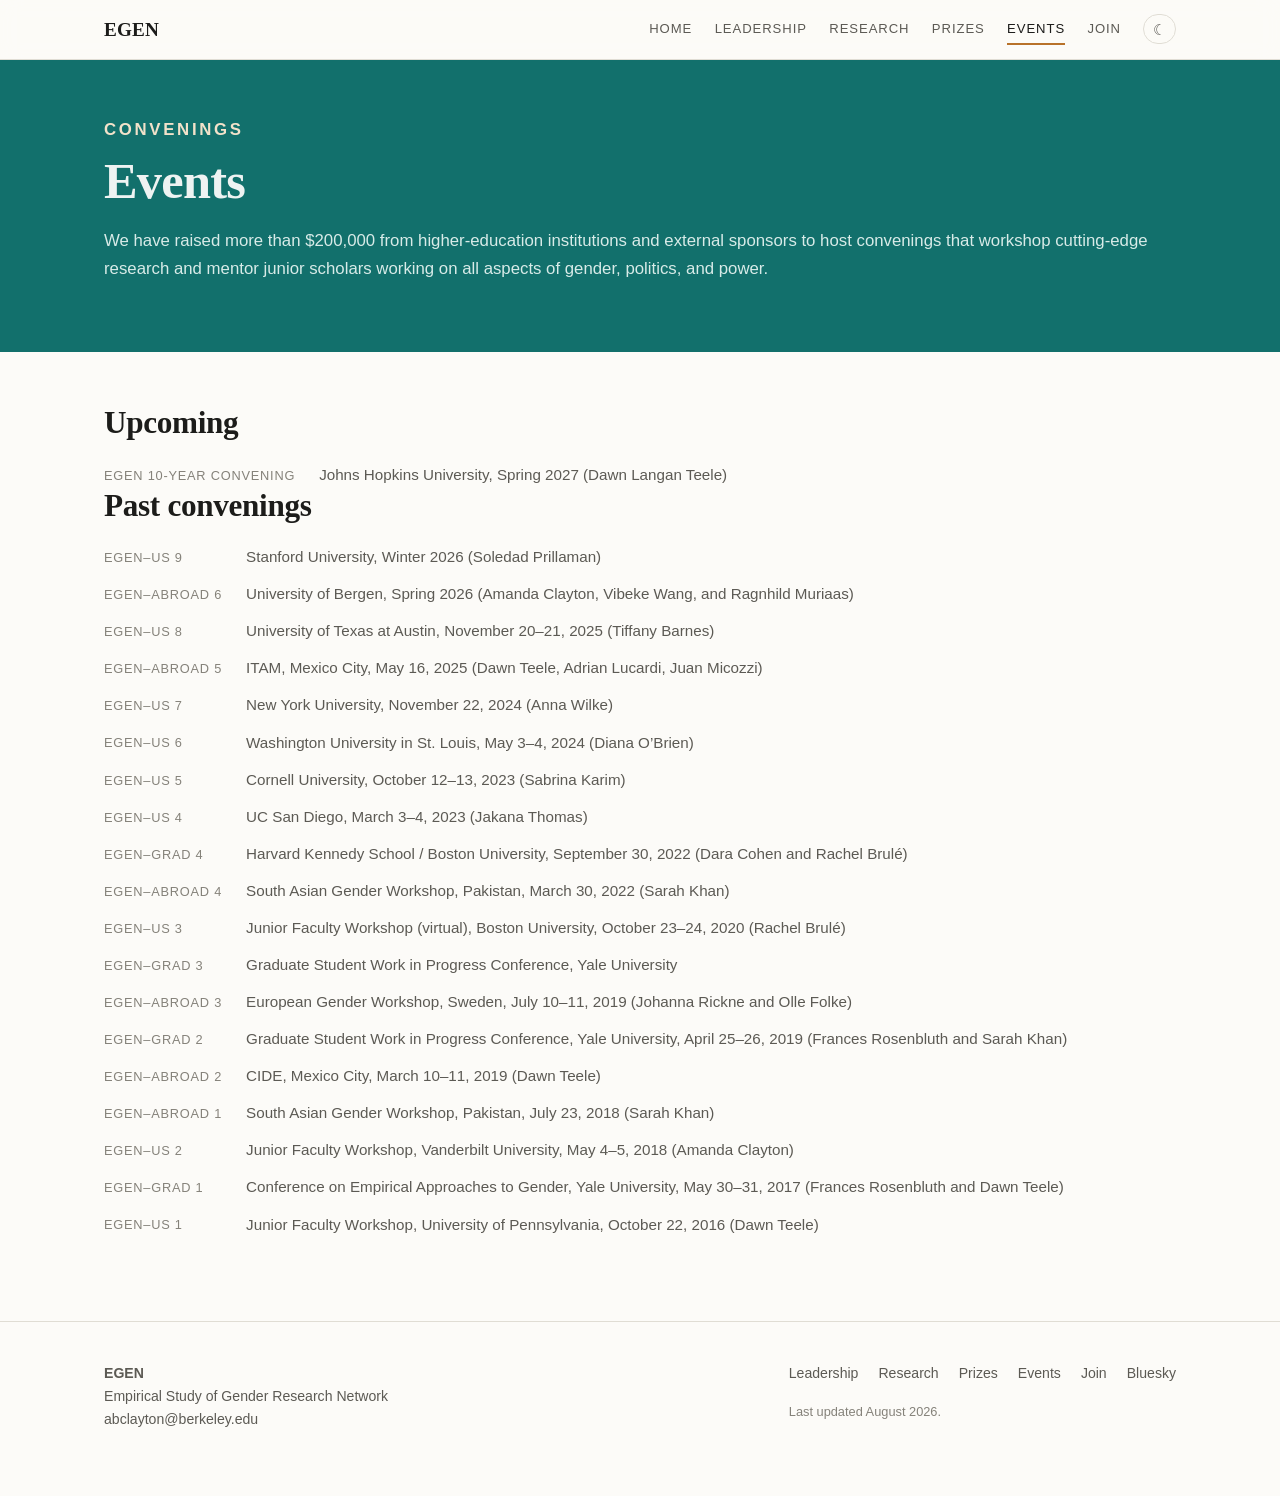
==== events.html @ c03eae0b "Initial EGEN site" ====
<!doctype html>
<html lang="en">
<head>
<meta charset="utf-8">
<meta name="viewport" content="width=device-width, initial-scale=1">
<title>Events | EGEN</title>
<meta name="description" content="EGEN convenings that workshop cutting-edge research and mentor junior scholars in gender and politics.">
<meta property="og:title" content="Events | EGEN">
<meta property="og:description" content="EGEN convenings across three continents since 2016.">
<meta property="og:type" content="website">
<meta property="og:site_name" content="EGEN">
<meta property="og:url" content="https://www.egenpolisci.org/events.html">
<meta name="twitter:card" content="summary">
<link rel="stylesheet" href="css/style.css">
<script src="js/site.js"></script>
<link rel="icon" href="data:image/svg+xml,<svg xmlns='http://www.w3.org/2000/svg' viewBox='0 0 100 100'><text y='.92em' font-size='58' font-family='Georgia,serif'>EG</text></svg>">
</head>
<body>
<a class="skip" href="#main">Skip to content</a>
<header class="site-header">
  <div class="wrap">
    <a class="brand" href="index.html">EGEN</a>
    <nav class="main" aria-label="Main">
      <a href="index.html">Home</a>
      <a href="leadership.html">Leadership</a>
      <a href="research.html">Research</a>
      <a href="prizes.html">Prizes</a>
      <a href="events.html" aria-current="page">Events</a>
      <a href="join.html">Join</a>
      <button class="theme-toggle" type="button" aria-label="Toggle dark mode">&#9790;</button>
    </nav>
  </div>
</header>
<main id="main">
<div class="band">
  <div class="wrap">
    <p class="eyebrow">Convenings</p>
    <h1>Events</h1>
    <p class="lede-wide">We have raised more than $200,000 from higher-education institutions and
      external sponsors to host convenings that workshop cutting-edge research and mentor junior
      scholars working on all aspects of gender, politics, and power.</p>
  </div>
</div>

<section>
  <div class="wrap">
    <h2>Upcoming</h2>
    <dl class="kv talks">
      <dt>EGEN 10-Year Convening</dt>
      <dd>Johns Hopkins University, Spring 2027 (Dawn Langan Teele)</dd>
    </dl>

    <h2>Past convenings</h2>
    <dl class="kv talks">
      <dt>EGEN&ndash;US 9</dt>
      <dd>Stanford University, Winter 2026 (Soledad Prillaman)</dd>
      <dt>EGEN&ndash;Abroad 6</dt>
      <dd>University of Bergen, Spring 2026 (Amanda Clayton, Vibeke Wang, and Ragnhild Muriaas)</dd>
      <dt>EGEN&ndash;US 8</dt>
      <dd>University of Texas at Austin, November 20&ndash;21, 2025 (Tiffany Barnes)</dd>
      <dt>EGEN&ndash;Abroad 5</dt>
      <dd>ITAM, Mexico City, May 16, 2025 (Dawn Teele, Adrian Lucardi, Juan Micozzi)</dd>
      <dt>EGEN&ndash;US 7</dt>
      <dd>New York University, November 22, 2024 (Anna Wilke)</dd>
      <dt>EGEN&ndash;US 6</dt>
      <dd>Washington University in St. Louis, May 3&ndash;4, 2024 (Diana O&rsquo;Brien)</dd>
      <dt>EGEN&ndash;US 5</dt>
      <dd>Cornell University, October 12&ndash;13, 2023 (Sabrina Karim)</dd>
      <dt>EGEN&ndash;US 4</dt>
      <dd>UC San Diego, March 3&ndash;4, 2023 (Jakana Thomas)</dd>
      <dt>EGEN&ndash;Grad 4</dt>
      <dd>Harvard Kennedy School / Boston University, September 30, 2022 (Dara Cohen and Rachel Brulé)</dd>
      <dt>EGEN&ndash;Abroad 4</dt>
      <dd>South Asian Gender Workshop, Pakistan, March 30, 2022 (Sarah Khan)</dd>
      <dt>EGEN&ndash;US 3</dt>
      <dd>Junior Faculty Workshop (virtual), Boston University, October 23&ndash;24, 2020 (Rachel Brulé)</dd>
      <dt>EGEN&ndash;Grad 3</dt>
      <dd>Graduate Student Work in Progress Conference, Yale University</dd>
      <dt>EGEN&ndash;Abroad 3</dt>
      <dd>European Gender Workshop, Sweden, July 10&ndash;11, 2019 (Johanna Rickne and Olle Folke)</dd>
      <dt>EGEN&ndash;Grad 2</dt>
      <dd>Graduate Student Work in Progress Conference, Yale University, April 25&ndash;26, 2019 (Frances Rosenbluth and Sarah Khan)</dd>
      <dt>EGEN&ndash;Abroad 2</dt>
      <dd>CIDE, Mexico City, March 10&ndash;11, 2019 (Dawn Teele)</dd>
      <dt>EGEN&ndash;Abroad 1</dt>
      <dd>South Asian Gender Workshop, Pakistan, July 23, 2018 (Sarah Khan)</dd>
      <dt>EGEN&ndash;US 2</dt>
      <dd>Junior Faculty Workshop, Vanderbilt University, May 4&ndash;5, 2018 (Amanda Clayton)</dd>
      <dt>EGEN&ndash;Grad 1</dt>
      <dd>Conference on Empirical Approaches to Gender, Yale University, May 30&ndash;31, 2017 (Frances Rosenbluth and Dawn Teele)</dd>
      <dt>EGEN&ndash;US 1</dt>
      <dd>Junior Faculty Workshop, University of Pennsylvania, October 22, 2016 (Dawn Teele)</dd>
    </dl>
  </div>
</section>

</main>
<footer class="site-footer">
  <div class="wrap">
    <div><strong>EGEN</strong><br>Empirical Study of Gender Research Network<br><a href="mailto:abclayton@berkeley.edu">abclayton@berkeley.edu</a></div>
    <div>
      <div class="footer-links">
        <a href="leadership.html">Leadership</a><a href="research.html">Research</a>
        <a href="prizes.html">Prizes</a><a href="events.html">Events</a>
        <a href="join.html">Join</a>
        <a href="https://go.bsky.app/SeabEZc" target="_blank" rel="noopener">Bluesky</a>
      </div>
      <p class="colophon" style="margin-top:1rem">Last updated August 2026.</p>
    </div>
  </div>
</footer>
</body>
</html>
---- css/style.css ----
/* ============================================================
   amandaclayton.org — stylesheet
   Clean academic. Light/dark aware. No external dependencies.
   ============================================================ */

:root {
  /* Palette — light */
  --bg:            #fcfbf8;
  --bg-panel:      #ffffff;
  --bg-subtle:     #eef3f1;
  --text:          #1c1c1a;
  --text-muted:    #5c5a54;
  --text-faint:    #85827a;
  --rule:          #e0ddd4;
  --rule-strong:   #c9c5b8;
  --accent:        #12706c;   /* EGEN deep teal, from the logo */
  --accent-hover:  #004848;
  --gold:          #b8722a;
  --gold-soft:     #f7ecd9;
  --shadow:        0 1px 2px rgba(28,28,26,.05), 0 6px 18px rgba(28,28,26,.05);

  /* Type */
  --serif: "Iowan Old Style", "Palatino Linotype", Palatino, "Book Antiqua", Georgia, "Times New Roman", serif;
  --sans:  -apple-system, BlinkMacSystemFont, "Segoe UI", Inter, Roboto, "Helvetica Neue", Arial, sans-serif;
  --mono:  ui-monospace, SFMono-Regular, "SF Mono", Menlo, Consolas, monospace;

  --measure: 68ch;
  --page:    1120px;
}

@media (prefers-color-scheme: dark) {
  :root:not([data-theme="light"]) {
    --bg:          #14151a;
    --bg-panel:    #1b1d23;
    --bg-subtle:   #21242b;
    --text:        #e9e7e2;
    --text-muted:  #a9a69f;
    --text-faint:  #86837c;
    --rule:        #2c2f37;
    --rule-strong: #3d414b;
    --accent:      #5fb3b0;
    --accent-hover:#84cbc8;
    --gold:        #d9a34a
    --gold-soft:   #2e2716;
    --shadow:      0 1px 2px rgba(0,0,0,.3), 0 6px 18px rgba(0,0,0,.25);
  }
}

:root[data-theme="dark"] {
  --bg:          #14151a;
  --bg-panel:    #1b1d23;
  --bg-subtle:   #21242b;
  --text:        #e9e7e2;
  --text-muted:  #a9a69f;
  --text-faint:  #86837c;
  --rule:        #2c2f37;
  --rule-strong: #3d414b;
  --accent:      #5fb3b0;
  --accent-hover:#84cbc8;
  --gold:        #d9a34a
  --gold-soft:   #2e2716;
  --shadow:      0 1px 2px rgba(0,0,0,.3), 0 6px 18px rgba(0,0,0,.25);
}

*, *::before, *::after { box-sizing: border-box; }

html { -webkit-text-size-adjust: 100%; scroll-behavior: smooth; scroll-padding-top: 5rem; }

body {
  margin: 0;
  background: var(--bg);
  color: var(--text);
  font-family: var(--sans);
  font-size: 17px;
  line-height: 1.65;
  -webkit-font-smoothing: antialiased;
  text-rendering: optimizeLegibility;
}

/* ---------- Layout ---------- */
.wrap { max-width: var(--page); margin: 0 auto; padding: 0 1.5rem; }
.narrow { max-width: var(--measure); }

/* ---------- Skip link ---------- */
.skip {
  position: absolute; left: -9999px; top: 0;
  background: var(--accent); color: #fff; padding: .6rem 1rem; z-index: 100;
}
.skip:focus { left: .5rem; top: .5rem; }

/* ---------- Header / nav ---------- */
.site-header {
  position: sticky; top: 0; z-index: 50;
  background: color-mix(in srgb, var(--bg) 88%, transparent);
  backdrop-filter: saturate(150%) blur(10px);
  -webkit-backdrop-filter: saturate(150%) blur(10px);
  border-bottom: 1px solid var(--rule);
}
.site-header .wrap {
  display: flex; align-items: center; justify-content: space-between;
  gap: 1.5rem; flex-wrap: wrap; padding-top: .85rem; padding-bottom: .85rem;
}
.brand {
  font-family: var(--serif);
  font-size: 1.2rem; font-weight: 600; letter-spacing: .01em;
  color: var(--text); text-decoration: none; white-space: nowrap;
}
.brand:hover { color: var(--accent); }

nav.main { display: flex; align-items: center; gap: 1.4rem; flex-wrap: wrap; }
nav.main a {
  font-size: .82rem; font-weight: 500;
  letter-spacing: .07em; text-transform: uppercase;
  color: var(--text-muted); text-decoration: none;
  padding: .25rem 0; border-bottom: 2px solid transparent;
  transition: color .15s, border-color .15s;
}
nav.main a:hover { color: var(--text); border-bottom-color: var(--rule-strong); }
nav.main a[aria-current="page"] { color: var(--text); border-bottom-color: var(--gold); }

.theme-toggle {
  background: none; border: 1px solid var(--rule); border-radius: 999px;
  color: var(--text-muted); cursor: pointer; font: inherit;
  font-size: .95rem; line-height: 1; padding: .4rem .55rem;
}
.theme-toggle:hover { color: var(--text); border-color: var(--rule-strong); }

/* ---------- Hero ---------- */
.hero { padding: 4rem 0 3rem; border-bottom: 1px solid var(--rule); }
.hero-grid {
  display: grid; gap: 3rem;
  grid-template-columns: minmax(0, 1fr) 260px; align-items: start;
}
.hero h1 {
  font-family: var(--serif);
  font-size: clamp(2.4rem, 5.5vw, 3.4rem);
  line-height: 1.08; letter-spacing: -.015em;
  margin: 0 0 .5rem; font-weight: 600;
}
.hero .role {
  font-size: 1.02rem; color: var(--text-muted); margin: 0 0 1.75rem;
  max-width: 46ch;
}
.hero .role strong { color: var(--text); font-weight: 600; }
.portrait {
  width: 100%; height: auto; aspect-ratio: 502 / 800;
  border-radius: 4px; display: block;
  box-shadow: var(--shadow); filter: saturate(.95);
}
.portrait-caption { font-size: .78rem; color: var(--text-faint); margin-top: .6rem; }

.lede { font-size: 1.12rem; line-height: 1.6; max-width: var(--measure); }


/* ============================================================
   Organizational components — dark band, stats, institutions
   ============================================================ */

/* Full-bleed dark band. Fixed dark in both themes: it is a brand surface. */
.band {
  background: #12706c;
  color: #eef3f2;
  padding: 3.5rem 0 3.25rem;
  border-bottom: 0;
}
.band h1 {
  font-family: var(--serif); font-weight: 600;
  font-size: clamp(2.1rem, 4.6vw, 3.15rem); line-height: 1.12;
  letter-spacing: -.015em; margin: 0 0 1.1rem; max-width: 22ch;
}
.band p { color: #d8ebe8; max-width: 56ch; font-size: 1.05rem; }
.band .eyebrow { color: #f2e2ca; letter-spacing: .16em; }
.band a { color: #9fd4d1; }
.band .btn { background: var(--gold); border-color: var(--gold); color: #10302f; }
.band .btn:hover { opacity: .9; color: #10302f; }
.band .btn.ghost { background: transparent; color: #eef3f2; border-color: #4e716f; }
.band .btn.ghost:hover { background: rgba(255,255,255,.08); color: #eef3f2; }

.band h1 { max-width: none; }
.band .lede-wide { max-width: none; }

/* Two-column band so the headline and framing text fill the full width */
.band-split {
  display: grid; grid-template-columns: minmax(0, 1.15fr) minmax(0, 1fr);
  gap: 3.5rem; align-items: start; margin-top: .5rem;
}
.band-split h1 { margin: 0; }
.band-split .col-right { padding-top: .5rem; }
.band-split .col-right p { margin-bottom: 1.5rem; }
@media (max-width: 900px) {
  .band-split { grid-template-columns: 1fr; gap: 1.5rem; }
  .band-split .col-right { padding-top: 0; }
}

/* Stats sitting inside the dark band */
.band .stats {
  margin-top: 3rem; background: transparent; border: 0;
  border-top: 1px solid rgba(255,255,255,.22);
  border-radius: 0; gap: 0;
  grid-template-columns: repeat(auto-fit, minmax(160px, 1fr));
}
.band .stats > div {
  background: transparent; padding: 1.5rem 1.5rem 0 0;
}
.band .stats dt { color: #ffffff; }
.band .stats dd { color: #b9cecb; }

/* Stat row */
.stats {
  display: grid; gap: 1px;
  grid-template-columns: repeat(auto-fit, minmax(180px, 1fr));
  background: var(--rule); border: 1px solid var(--rule);
  border-radius: 6px; overflow: hidden; margin: 0;
}
.stats > div { background: var(--bg-panel); padding: 1.6rem 1.4rem; }
.stats dt {
  font-family: var(--serif); font-size: clamp(1.7rem, 3vw, 2.2rem);
  font-weight: 600; line-height: 1; color: var(--accent); margin: 0 0 .4rem;
}
.stats dd {
  margin: 0; font-size: .88rem; color: var(--text-muted); line-height: 1.4;
}

/* Member institutions */
.institutions {
  list-style: none; margin: 1.5rem 0 0; padding: 0;
  display: grid; gap: .1rem 2rem;
  grid-template-columns: repeat(auto-fit, minmax(230px, 1fr));
}
.institutions li {
  padding: .55rem 0; border-bottom: 1px solid var(--rule);
  font-size: .95rem; color: var(--text-muted);
}

@media (max-width: 860px) {
  .band-grid { grid-template-columns: 1fr; gap: 2.25rem; }
  .band-grid img { max-width: 260px; }
  .band { padding: 3rem 0 2.75rem; }
}

/* ---------- Sections ---------- */
section { padding: 3.25rem 0; }
section + section { border-top: 1px solid var(--rule); }

h2 {
  font-family: var(--serif); font-weight: 600;
  font-size: clamp(1.5rem, 3vw, 1.95rem); line-height: 1.2;
  letter-spacing: -.01em; margin: 0 0 1.25rem;
}
h3 {
  font-family: var(--serif); font-weight: 600;
  font-size: 1.22rem; line-height: 1.3; margin: 2.25rem 0 .75rem;
}
h4 { font-size: .95rem; margin: 1.5rem 0 .4rem; font-weight: 600; }

.eyebrow {
  font-size: .74rem; font-weight: 600; letter-spacing: .14em;
  text-transform: uppercase; color: var(--gold); margin: 0 0 .6rem;
}

p { margin: 0 0 1.1rem; max-width: var(--measure); }
a { color: var(--accent); text-decoration: none; text-underline-offset: 3px; }
a:hover { color: var(--accent-hover); text-decoration: underline; }
p a, li a { text-decoration: underline; text-decoration-color: color-mix(in srgb, var(--accent) 35%, transparent); }

hr { border: 0; border-top: 1px solid var(--rule); margin: 2.5rem 0; }

/* ---------- Publications ---------- */
.filters {
  display: flex; flex-wrap: wrap; gap: .5rem;
  margin: 0 0 .75rem; padding: 0; list-style: none;
}
.filters button {
  font: inherit; font-size: .83rem; cursor: pointer;
  background: var(--bg-panel); color: var(--text-muted);
  border: 1px solid var(--rule); border-radius: 999px;
  padding: .38rem .85rem; transition: all .15s;
}
.filters button:hover { border-color: var(--rule-strong); color: var(--text); }
.filters button[aria-pressed="true"] {
  background: var(--accent); border-color: var(--accent); color: #fff;
}
.filter-note { font-size: .85rem; color: var(--text-faint); margin: 0 0 2rem; }

.theme-block { margin-bottom: 3rem; scroll-margin-top: 6rem; }
.theme-block > h3,
#inprogress > h3 {
  margin-top: 0; padding-bottom: .5rem;
  border-bottom: 2px solid var(--gold);
  display: inline-block;
}
.theme-block > .theme-blurb {
  font-size: .95rem; color: var(--text-muted);
  margin: .75rem 0 1.5rem; max-width: 62ch;
}

ol.pubs, ul.pubs { list-style: none; margin: 0; padding: 0; }
.pub {
  padding: 1.15rem 0; border-top: 1px solid var(--rule);
  display: grid; grid-template-columns: 4.25rem minmax(0,1fr); gap: 1.25rem;
}
.pub:first-child { border-top: 0; padding-top: .25rem; }
.pub .year {
  font-family: var(--mono); font-size: .82rem; color: var(--text-faint);
  padding-top: .22rem; letter-spacing: -.02em;
}
.pub .title {
  font-family: var(--serif); font-size: 1.09rem; font-weight: 600;
  line-height: 1.35; margin: 0 0 .3rem; max-width: 60ch;
}
.pub .authors { font-size: .9rem; color: var(--text-muted); margin: 0 0 .2rem; max-width: 60ch; }
.pub .authors .me { color: var(--text); font-weight: 600; }
.pub .venue { font-size: .9rem; color: var(--text-muted); margin: 0 0 .55rem; }
.pub .venue em { font-style: italic; }
.pub .links { display: flex; flex-wrap: wrap; gap: .45rem; align-items: center; }
.pub .links a {
  font-size: .76rem; letter-spacing: .04em; text-transform: uppercase;
  font-weight: 600; text-decoration: none;
  border: 1px solid var(--rule-strong); border-radius: 3px;
  padding: .22rem .5rem; color: var(--text-muted);
}
.pub .links a:hover { border-color: var(--accent); color: var(--accent); background: var(--bg-subtle); }


/* Open-access marker — sits in the links row but is a label, not a control. */
.pub .links .oa {
  font-size: .76rem; letter-spacing: .04em; text-transform: uppercase;
  font-weight: 600; padding: .22rem .5rem;
  border: 1px solid transparent; border-radius: 3px;
  color: var(--gold); background: var(--gold-soft);
  white-space: nowrap;
}

.note {
  font-size: .85rem; color: var(--text-muted);
  margin: .55rem 0 0; padding-left: .85rem;
  border-left: 2px solid var(--gold);
  max-width: 58ch;
}
.note.award { color: var(--gold); font-weight: 500; }
.note.award a { color: inherit; }


/* ---------- Work in progress ---------- */
.wip-list { list-style: none; margin: 0; padding: 0; }
.wip {
  padding: 1.4rem 0; border-top: 1px solid var(--rule);
}
.wip:first-child { border-top: 0; padding-top: .25rem; }
.wip .title {
  font-family: var(--serif); font-size: 1.09rem; font-weight: 600;
  line-height: 1.35; margin: 0 0 .3rem; max-width: 60ch;
}
.wip .authors { font-size: .9rem; color: var(--text-muted); margin: 0 0 .5rem; max-width: 60ch; }
.wip-desc { font-size: .95rem; margin: 0 0 .6rem; max-width: 62ch; }
.status {
  display: inline-block; margin: 0;
  font-size: .72rem; font-weight: 600; letter-spacing: .07em; text-transform: uppercase;
  color: var(--gold); background: var(--gold-soft);
  border-radius: 3px; padding: .22rem .55rem;
}


/* People grid — directors and board with photographs */
.people {
  list-style: none; margin: 1.75rem 0 0; padding: 0;
  display: grid; gap: 1.75rem 1.5rem;
  grid-template-columns: repeat(auto-fit, minmax(150px, 1fr));
}
.people > li { text-align: left; max-width: 185px; }
.people img {
  width: 100%; aspect-ratio: 1 / 1; object-fit: cover; object-position: center top;
  border-radius: 4px; display: block; margin-bottom: .85rem;
  background: var(--bg-subtle); filter: saturate(.92);
}
.people .p-name { font-family: var(--serif); font-size: .98rem; font-weight: 600; margin: 0 0 .2rem; }
.people .p-role { font-size: .82rem; color: var(--text-muted); margin: 0; line-height: 1.45; }


/* Expandable bio inside a person card — native <details>, no JS needed */
.people details { margin-top: .5rem; }
.people summary {
  cursor: pointer; list-style: none;
  font-size: .8rem; font-weight: 600; letter-spacing: .04em; text-transform: uppercase;
  color: var(--accent); padding: .1rem 0;
}
.people summary::-webkit-details-marker { display: none; }
.people summary::after { content: " +"; font-weight: 400; }
.people details[open] summary::after { content: " \2013"; }
.people summary:hover { color: var(--accent-hover); }
.people details p {
  font-size: .85rem; line-height: 1.55; color: var(--text-muted);
  margin: .5rem 0 0; max-width: none;
}
.people details[open] { grid-column: 1 / -1; }

/* Topic list — what the network studies */
.topics { list-style: none; margin: 1.5rem 0 0; padding: 0; }
.topics > li {
  padding: 1rem 0; border-top: 1px solid var(--rule);
  display: grid; grid-template-columns: minmax(0,1fr); gap: .2rem;
  max-width: 72ch;
}
.topics > li:first-child { border-top: 0; }
.topics .t-q { font-family: var(--serif); font-size: 1.05rem; font-weight: 600; margin: 0; }
.topics .t-a { font-size: .92rem; color: var(--text-muted); margin: 0; }

/* ---------- Cards ---------- */
.cards { display: grid; gap: 1.25rem; grid-template-columns: repeat(auto-fit, minmax(255px, 1fr)); }
.card {
  background: var(--bg-panel); border: 1px solid var(--rule);
  border-radius: 6px; padding: 1.4rem 1.5rem;
}
.card h3 { margin: 0 0 .5rem; font-size: 1.08rem; }
.card p { font-size: .93rem; color: var(--text-muted); margin: 0 0 .75rem; }
.card p:last-child { margin-bottom: 0; }
.card .meta { font-size: .8rem; color: var(--text-faint); }

/* ---------- Callout ---------- */
.callout {
  background: var(--bg-subtle); border-left: 3px solid var(--gold);
  border-radius: 0 4px 4px 0; padding: 1.25rem 1.5rem;
  max-width: var(--measure);
}
.callout p:last-child { margin-bottom: 0; }
.callout h3 { margin-top: 0; }

/* ---------- Buttons ---------- */
.btn {
  display: inline-block; font-size: .88rem; font-weight: 600;
  letter-spacing: .02em; text-decoration: none;
  background: var(--accent); color: #fff;
  border: 1px solid var(--accent); border-radius: 4px;
  padding: .6rem 1.15rem; transition: opacity .15s;
}
.btn:hover { opacity: .88; color: #fff; text-decoration: none; }
.btn.ghost { background: transparent; color: var(--accent); }
.btn.ghost:hover { background: var(--bg-subtle); color: var(--accent); }
.btn-row { display: flex; flex-wrap: wrap; gap: .75rem; margin: 1.5rem 0 0; }


/* Dark mode: the accent is a light blue, so filled controls need dark text. */
@media (prefers-color-scheme: dark) {
  :root:not([data-theme="light"]) .filters button[aria-pressed="true"],
  :root:not([data-theme="light"]) .btn {
    color: #14151a;
  }
  :root:not([data-theme="light"]) .btn:hover { color: #14151a; }
  :root:not([data-theme="light"]) .btn.ghost { color: var(--accent); background: transparent; }
  :root:not([data-theme="light"]) .btn.ghost:hover { color: var(--accent); background: var(--bg-subtle); }
}
:root[data-theme="dark"] .filters button[aria-pressed="true"],
:root[data-theme="dark"] .btn { color: #14151a; }
:root[data-theme="dark"] .btn:hover { color: #14151a; }
:root[data-theme="dark"] .btn.ghost { color: var(--accent); background: transparent; }
:root[data-theme="dark"] .btn.ghost:hover { color: var(--accent); background: var(--bg-subtle); }

/* Dark mode: skip link and gold notes */
:root[data-theme="dark"] .skip { color: #14151a; }

/* ---------- Figures ---------- */
figure { margin: 2rem 0; }
figure img { width: 100%; height: auto; border: 1px solid var(--rule); border-radius: 4px; background: #fff; }
figcaption { font-size: .85rem; color: var(--text-muted); margin-top: .75rem; max-width: var(--measure); }
.fig-pair { display: grid; gap: 1.25rem; grid-template-columns: 1fr 1fr; }


/* Wide figures: dense multi-country scatterplots need more than the text measure.
   They break out to the full page width and scroll horizontally on small screens. */
figure.wide { margin: 2.5rem 0; }
figure.wide a { display: block; border-radius: 4px; overflow: hidden; }
figure.wide img {
  width: 100%; height: auto; display: block;
  border: 1px solid var(--rule); border-radius: 4px;
  background: #fff; padding: .5rem;
}
figure.wide a:hover img { border-color: var(--rule-strong); }
figure.wide figcaption { max-width: var(--measure); }

@media (min-width: 1000px) {
  /* Let the figure use the page gutters the prose doesn't need. */
  figure.wide { width: min(100%, var(--page)); }
}

/* ---------- Definition-ish lists (teaching, contact) ---------- */
.stack { list-style: none; margin: 0; padding: 0; }
.stack > li {
  padding: 1rem 0; border-top: 1px solid var(--rule);
}
.stack > li:first-child { border-top: 0; }
.stack .label {
  font-family: var(--serif); font-size: 1.05rem; font-weight: 600; margin: 0 0 .25rem;
}
.stack .detail { font-size: .92rem; color: var(--text-muted); margin: 0; max-width: 60ch; }

.kv { display: grid; grid-template-columns: max-content 1fr; gap: .4rem 1.5rem; font-size: .95rem; }
.kv dt { color: var(--text-faint); font-size: .8rem; letter-spacing: .06em; text-transform: uppercase; padding-top: .18rem; }
.kv dd { margin: 0; }


/* Compact list — for archival items that shouldn't take much vertical space. */
ul.compact { list-style: none; margin: 0; padding: 0; }
ul.compact > li {
  padding: .7rem 0; border-top: 1px solid var(--rule);
  font-size: .95rem; max-width: 68ch;
}
ul.compact > li:first-child { border-top: 0; }
ul.compact > li > a { font-weight: 500; }
ul.compact .meta {
  display: block; font-size: .84rem; color: var(--text-faint); margin-top: .12rem;
}


/* Year-indexed talk list */
.kv.talks { gap: .75rem 1.5rem; margin: .75rem 0 0; }
.kv.talks dd { color: var(--text-muted); }


/* Inline metadata inside a detail line */
.meta-inline { color: var(--text-faint); }

/* ---------- Media list ---------- */
.media-list { list-style: none; margin: 0; padding: 0; }
.media-list li {
  padding: .95rem 0; border-top: 1px solid var(--rule);
  display: grid; grid-template-columns: 12rem minmax(0,1fr); gap: 1.25rem;
}
.media-list li:first-child { border-top: 0; }
.media-list .outlet { font-family: var(--serif); font-weight: 600; font-size: .98rem; }
.media-list .what { font-size: .92rem; color: var(--text-muted); margin: 0; }

/* ---------- Footer ---------- */
.site-footer {
  border-top: 1px solid var(--rule); margin-top: 2rem;
  padding: 2.5rem 0 3.5rem; font-size: .88rem; color: var(--text-muted);
}
.site-footer .wrap { display: flex; flex-wrap: wrap; gap: 2rem 3rem; justify-content: space-between; }
.site-footer a { color: var(--text-muted); }
.site-footer a:hover { color: var(--accent); }
.footer-links { display: flex; flex-wrap: wrap; gap: 1.25rem; }
.colophon { font-size: .8rem; color: var(--text-faint); }

/* ---------- Utility ---------- */
.hidden { display: none !important; }
.mt0 { margin-top: 0; }
.center { text-align: center; }

/* ---------- Responsive ---------- */
@media (max-width: 860px) {
  .hero-grid { grid-template-columns: 1fr; gap: 2rem; }
  .portrait { max-width: 200px; }
  .fig-pair { grid-template-columns: 1fr; }
  .media-list li { grid-template-columns: 1fr; gap: .25rem; }
}
@media (max-width: 620px) {
  body { font-size: 16px; }
  /* The wrapped nav is two rows tall on phones; don't let it eat the viewport. */
  .site-header { position: static; }
  html { scroll-padding-top: 1rem; }
  .hero { padding: 2.5rem 0 2rem; }
  section { padding: 2.5rem 0; }
  .pub { grid-template-columns: 1fr; gap: .3rem; }
  .pub .year { padding-top: 0; }
  .site-header .wrap { gap: .75rem; }
  nav.main { gap: 1rem; }
  nav.main a { font-size: .76rem; }
  .kv { grid-template-columns: 1fr; gap: .1rem 0; }
  .kv dt { margin-top: .75rem; }
}

@media print {
  .site-header, .site-footer, .filters, .filter-note, .theme-toggle { display: none; }
  body { background: #fff; color: #000; font-size: 11pt; }
  a { color: #000; }
}
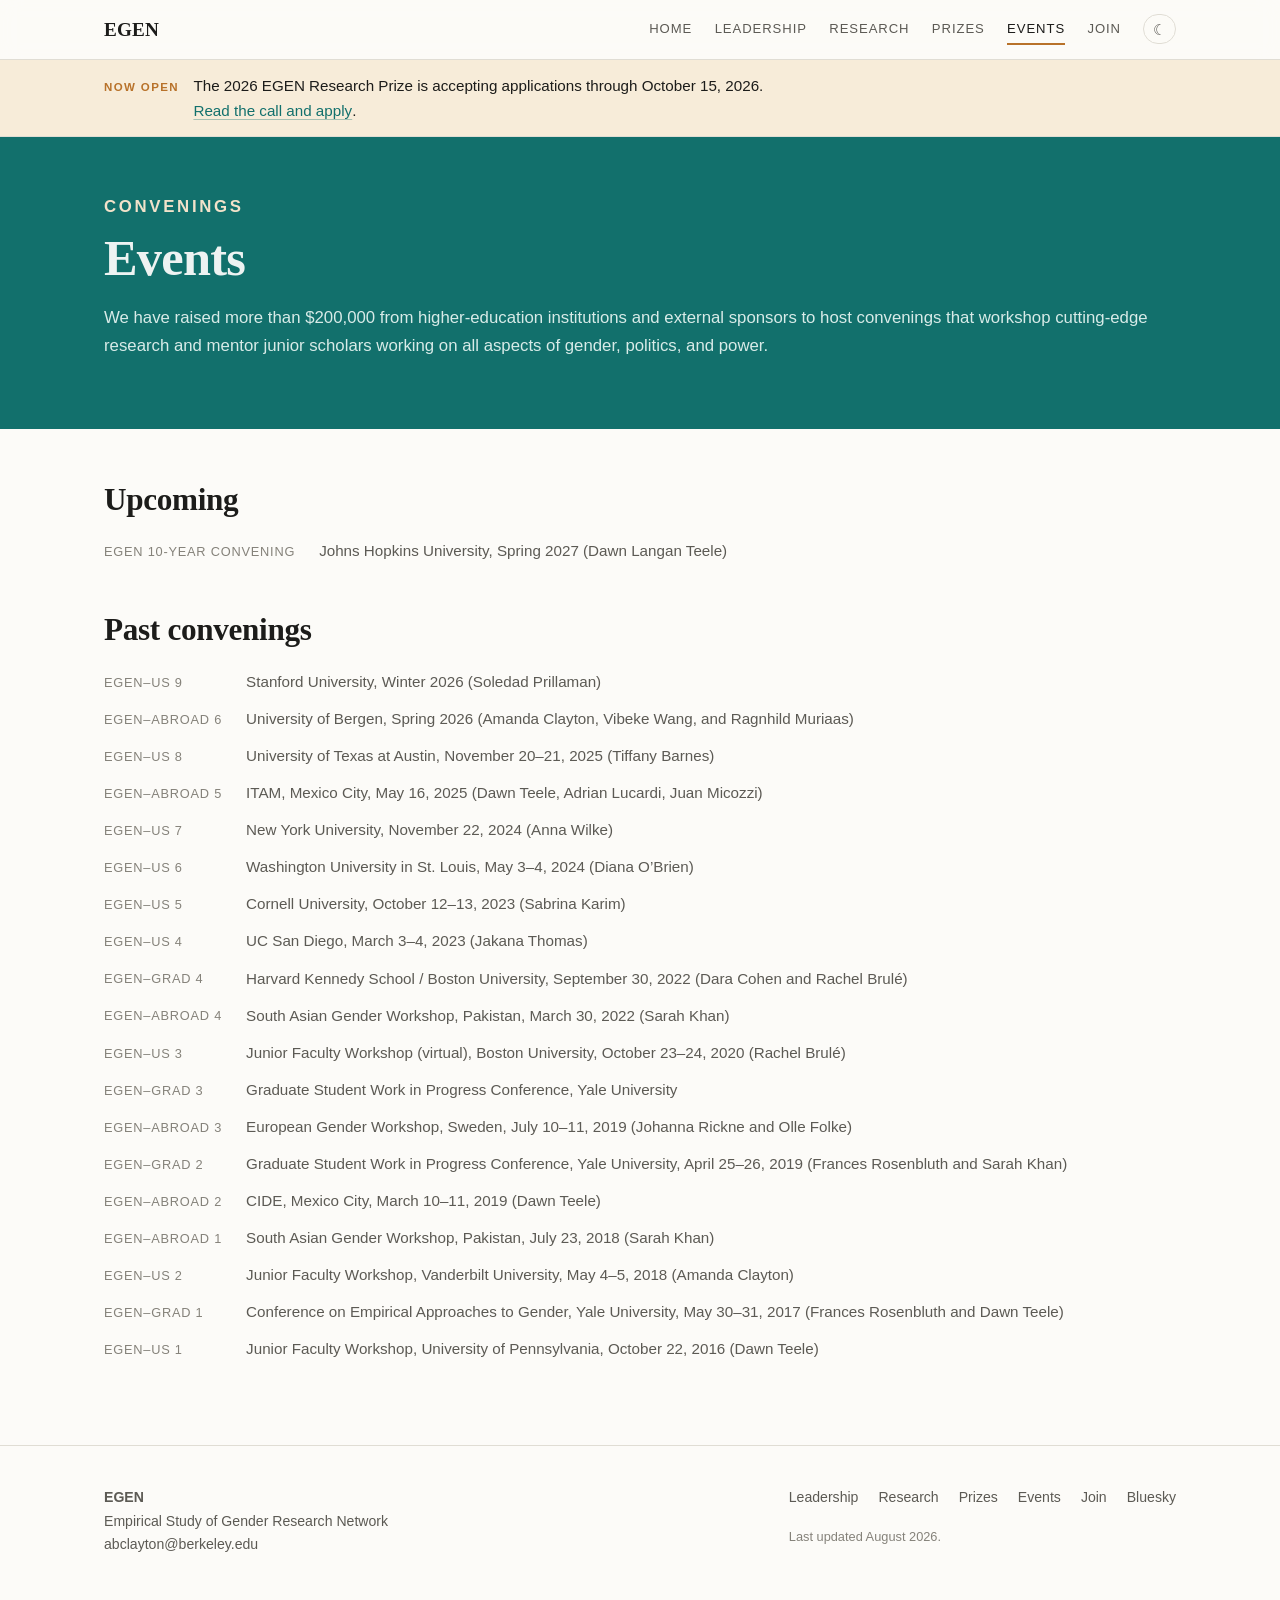
==== commit b231fbb2: "Post 2026 prize call for applications - Add call-for-applications block to prizes.html with deadline" ====
--- a/events.html
+++ b/events.html
@@ -31,6 +31,12 @@
     </nav>
   </div>
 </header>
+<div class="announce">
+  <div class="wrap">
+    <p class="tag">Now open</p>
+    <p>The 2026 EGEN Research Prize is accepting applications through October&nbsp;15, 2026. <a href="prizes.html#apply">Read the call and apply</a>.</p>
+  </div>
+</div>
 <main id="main">
 <div class="band">
   <div class="wrap">
--- a/css/style.css
+++ b/css/style.css
@@ -40,7 +40,7 @@
     --rule-strong: #3d414b;
     --accent:      #5fb3b0;
     --accent-hover:#84cbc8;
-    --gold:        #d9a34a
+    --gold:        #d9a34a;
     --gold-soft:   #2e2716;
     --shadow:      0 1px 2px rgba(0,0,0,.3), 0 6px 18px rgba(0,0,0,.25);
   }
@@ -57,7 +57,7 @@
   --rule-strong: #3d414b;
   --accent:      #5fb3b0;
   --accent-hover:#84cbc8;
-  --gold:        #d9a34a
+  --gold:        #d9a34a;
   --gold-soft:   #2e2716;
   --shadow:      0 1px 2px rgba(0,0,0,.3), 0 6px 18px rgba(0,0,0,.25);
 }
@@ -173,8 +173,16 @@
 .band a { color: #9fd4d1; }
 .band .btn { background: var(--gold); border-color: var(--gold); color: #10302f; }
 .band .btn:hover { opacity: .9; color: #10302f; }
-.band .btn.ghost { background: transparent; color: #eef3f2; border-color: #4e716f; }
-.band .btn.ghost:hover { background: rgba(255,255,255,.08); color: #eef3f2; }
+.band .btn.ghost {
+  background: rgba(255,255,255,.10);
+  color: #ffffff;
+  border-color: rgba(255,255,255,.55);
+}
+.band .btn.ghost:hover {
+  background: rgba(255,255,255,.20);
+  border-color: #ffffff;
+  color: #ffffff;
+}
 
 .band h1 { max-width: none; }
 .band .lede-wide { max-width: none; }
@@ -512,8 +520,9 @@
 
 
 /* Year-indexed talk list */
-.kv.talks { gap: .75rem 1.5rem; margin: .75rem 0 0; }
+.kv.talks { gap: .75rem 1.5rem; margin: .75rem 0 3rem; }
 .kv.talks dd { color: var(--text-muted); }
+.kv.talks:last-child { margin-bottom: 0; }
 
 
 /* Inline metadata inside a detail line */
@@ -573,3 +582,32 @@
   body { background: #fff; color: #000; font-size: 11pt; }
   a { color: #000; }
 }
+
+/* ---- Announcement strip (time-limited calls) ---- */
+.announce {
+  background: var(--gold-soft);
+  border-bottom: 1px solid var(--rule);
+}
+.announce .wrap {
+  display: flex; flex-wrap: wrap; align-items: baseline;
+  gap: .25rem .9rem;
+  padding-top: .8rem; padding-bottom: .8rem;
+}
+.announce p { margin: 0; font-size: .95rem; }
+.announce .tag {
+  font-size: .72rem; letter-spacing: .12em; text-transform: uppercase;
+  font-weight: 600; color: var(--gold); white-space: nowrap;
+}
+.announce .wrap > p:last-child { flex: 1 1 34ch; }
+.announce a { font-weight: 500; }
+
+/* ---- Open call block ---- */
+.callout.open-call { border-left: 3px solid var(--gold); }
+.callout.open-call .kv { margin: 1.25rem 0 0; }
+.callout.open-call h4 {
+  font-family: var(--sans); font-size: .78rem; letter-spacing: .1em;
+  text-transform: uppercase; color: var(--text-faint);
+  margin: 2rem 0 .6rem; font-weight: 600;
+}
+.callout.open-call ol, .callout.open-call ul { margin: 0; padding-left: 1.2rem; font-size: .95rem; }
+.callout.open-call li { margin-bottom: .35rem; }
